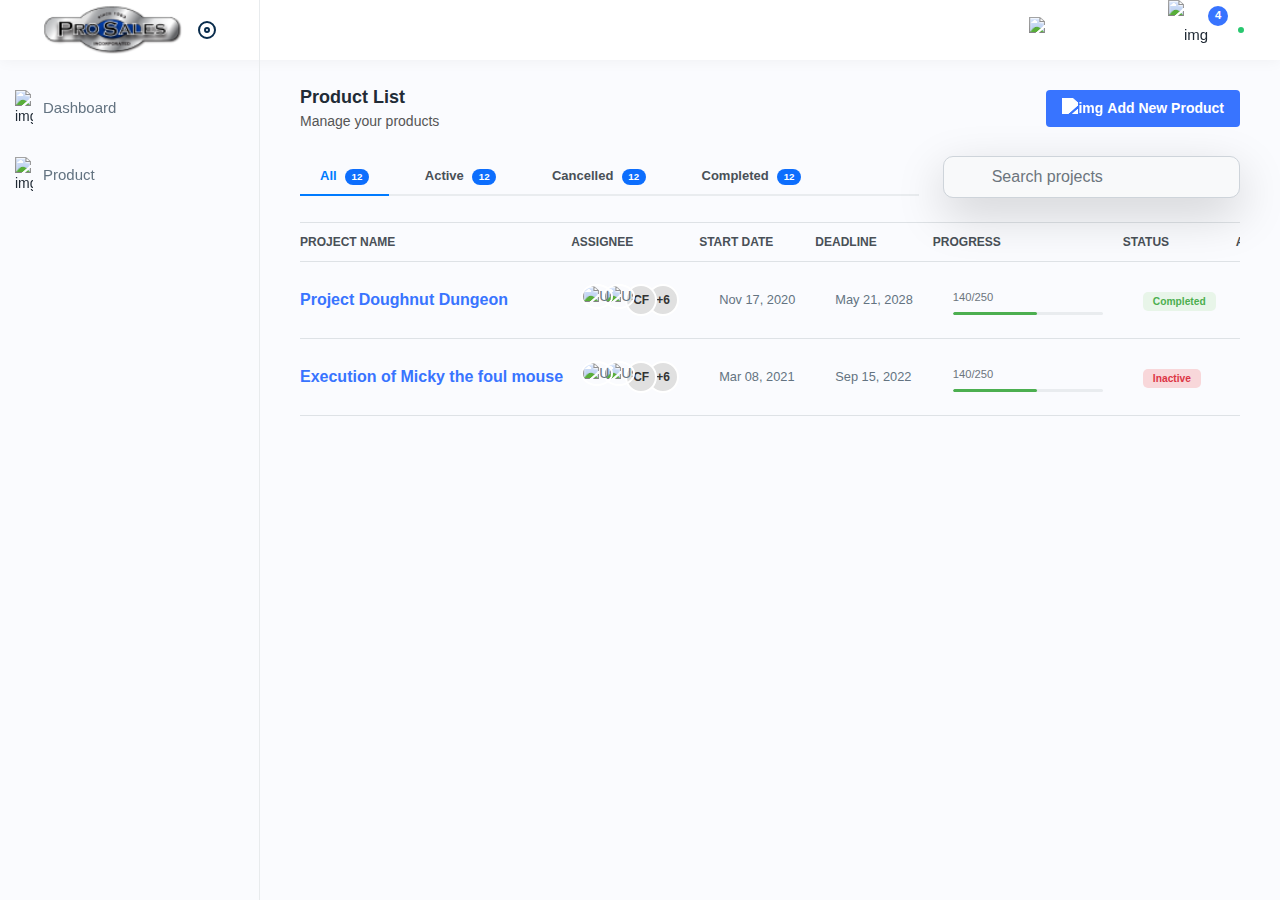
==== projects.html @ 73303dc1 "changes" ====
<!DOCTYPE html>
<html lang="en">

<head>
    <meta charset="utf-8">
    <meta name="viewport" content="width=device-width, initial-scale=1.0, user-scalable=0">
    <meta name="description" content="POS - Bootstrap Admin Template">
    <meta name="keywords"
        content="admin, estimates, bootstrap, business, corporate, creative, invoice, html5, responsive, Projects">
    <meta name="author">
    <meta name="robots" content="noindex, nofollow">
    <title>Prosales</title>

    <link rel="shortcut icon" type="image/x-icon" href="assets/img/favicon.jpg">

    <link rel="stylesheet" href="assets/css/bootstrap.min.css">

    <link rel="stylesheet" href="assets/css/animate.css">

    <link rel="stylesheet" href="assets/plugins/select2/css/select2.min.css">

    <link rel="stylesheet" href="assets/css/dataTables.bootstrap4.min.css">

    <link rel="stylesheet" href="assets/plugins/fontawesome/css/fontawesome.min.css">
    <link rel="stylesheet" href="assets/plugins/fontawesome/css/all.min.css">

    <link rel="stylesheet" href="assets/css/style.css">
    <style>
        .nav-underline {
            border-bottom: 2px solid #e9ecef;
        }
        .nav-underline .nav-link {
            color: #495057;
            font-weight: 500;
            padding: 0.5rem 20px;
            position: relative;
            transition: all 0.3s ease;
        }
        .nav-underline .nav-link::after {
            content: '';
            position: absolute;
            bottom: -2px;
            left: 0;
            width: 100%;
            height: 2px;
            background-color: #007bff;
            transform: scaleX(0);
            transition: transform 0.3s ease;
        }
        .nav-underline .nav-link:hover::after,
        .nav-underline .nav-link.active::after {
            transform: scaleX(1);
        }
        .nav-underline .nav-link:hover,
        .nav-underline .nav-link.active {
            color: #007bff;
        }
        .badge {
            transition: all 0.3s ease;
            margin-left: 5px;
        }
        .nav-link:hover .badge,
        .nav-link.active .badge {
            background-color: #0056b3;
        }
        .search-wrapper {
            position: relative;
        }
        .search-input {
            width: 100%;
            padding: 10px 15px;
            padding-right: 40px;
            border: none;
            border-bottom: 2px solid #e9ecef;
            transition: all 0.3s ease;
        }
        .search-input:focus {
            outline: none;
            border-bottom-color: #007bff;
        }
        .search-icon {
            position: absolute;
            right: 15px;
            top: 50%;
            transform: translateY(-50%);
            color: #6c757d;
        }
    </style>
</head>

<body>
    <!-- <div id="global-loader">
        <div class="whirly-loader"> </div>
    </div> -->

    <div class="main-wrapper">

        <div class="header">

            <div class="header-left active bg">
                <a href="index.html" class="logo">
                    <img src="assets/img/logo.png" alt="">
                </a>
                <a href="index.html" class="logo-small">
                    <img src="assets/img/logo-small.png" alt="">
                </a>
                <a id="toggle_btn" href="javascript:void(0);">
                </a>
            </div>

            <a id="mobile_btn" class="mobile_btn" href="#sidebar">
                <span class="bar-icon">
                    <span></span>
                    <span></span>
                    <span></span>
                </span>
            </a>

            <ul class="nav user-menu">

                <li class="nav-item">
                    <div class="top-nav-search">
                        <a href="javascript:void(0);" class="responsive-search">
                            <i class="fa fa-search"></i>
                        </a>
                        <form action="#">
                            <div class="searchinputs">
                                <input type="text" placeholder="Search Here ...">
                                <div class="search-addon">
                                    <span><img src="assets/img/icons/closes.svg" alt="img"></span>
                                </div>
                            </div>
                            <a class="btn" id="searchdiv"><img src="assets/img/icons/search.svg" alt="img"></a>
                        </form>
                    </div>
                </li>


                <li class="nav-item dropdown has-arrow flag-nav">
                    <a class="nav-link dropdown-toggle" data-bs-toggle="dropdown" href="javascript:void(0);"
                        role="button">
                        <img src="assets/img/flags/us1.png" alt="" height="20">
                    </a>
                    <div class="dropdown-menu dropdown-menu-right">
                        <a href="javascript:void(0);" class="dropdown-item">
                            <img src="assets/img/flags/us.png" alt="" height="16"> English
                        </a>
                        <a href="javascript:void(0);" class="dropdown-item">
                            <img src="assets/img/flags/fr.png" alt="" height="16"> French
                        </a>
                        <a href="javascript:void(0);" class="dropdown-item">
                            <img src="assets/img/flags/es.png" alt="" height="16"> Spanish
                        </a>
                        <a href="javascript:void(0);" class="dropdown-item">
                            <img src="assets/img/flags/de.png" alt="" height="16"> German
                        </a>
                    </div>
                </li>


                <li class="nav-item dropdown">
                    <a href="javascript:void(0);" class="dropdown-toggle nav-link" data-bs-toggle="dropdown">
                        <img src="assets/img/icons/notification-bing.svg" alt="img"> <span
                            class="badge rounded-pill">4</span>
                    </a>
                    <div class="dropdown-menu notifications">
                        <div class="topnav-dropdown-header">
                            <span class="notification-title">Notifications</span>
                            <a href="javascript:void(0)" class="clear-noti"> Clear All </a>
                        </div>
                        <div class="noti-content">
                            <ul class="notification-list">
                                <li class="notification-message">
                                    <a href="activities.html">
                                        <div class="media d-flex">
                                            <span class="avatar flex-shrink-0">
                                                <img alt="" src="assets/img/profiles/avatar-02.jpg">
                                            </span>
                                            <div class="media-body flex-grow-1">
                                                <p class="noti-details"><span class="noti-title">John Doe</span> added
                                                    new task <span class="noti-title">Patient appointment booking</span>
                                                </p>
                                                <p class="noti-time"><span class="notification-time">4 mins ago</span>
                                                </p>
                                            </div>
                                        </div>
                                    </a>
                                </li>
                                <li class="notification-message">
                                    <a href="activities.html">
                                        <div class="media d-flex">
                                            <span class="avatar flex-shrink-0">
                                                <img alt="" src="assets/img/profiles/avatar-03.jpg">
                                            </span>
                                            <div class="media-body flex-grow-1">
                                                <p class="noti-details"><span class="noti-title">Tarah Shropshire</span>
                                                    changed the task name <span class="noti-title">Appointment booking
                                                        with payment gateway</span></p>
                                                <p class="noti-time"><span class="notification-time">6 mins ago</span>
                                                </p>
                                            </div>
                                        </div>
                                    </a>
                                </li>
                                <li class="notification-message">
                                    <a href="activities.html">
                                        <div class="media d-flex">
                                            <span class="avatar flex-shrink-0">
                                                <img alt="" src="assets/img/profiles/avatar-06.jpg">
                                            </span>
                                            <div class="media-body flex-grow-1">
                                                <p class="noti-details"><span class="noti-title">Misty Tison</span>
                                                    added <span class="noti-title">Domenic Houston</span> and <span
                                                        class="noti-title">Claire Mapes</span> to project <span
                                                        class="noti-title">Doctor available module</span></p>
                                                <p class="noti-time"><span class="notification-time">8 mins ago</span>
                                                </p>
                                            </div>
                                        </div>
                                    </a>
                                </li>
                                <li class="notification-message">
                                    <a href="activities.html">
                                        <div class="media d-flex">
                                            <span class="avatar flex-shrink-0">
                                                <img alt="" src="assets/img/profiles/avatar-17.jpg">
                                            </span>
                                            <div class="media-body flex-grow-1">
                                                <p class="noti-details"><span class="noti-title">Rolland Webber</span>
                                                    completed task <span class="noti-title">Patient and Doctor video
                                                        conferencing</span></p>
                                                <p class="noti-time"><span class="notification-time">12 mins ago</span>
                                                </p>
                                            </div>
                                        </div>
                                    </a>
                                </li>
                                <li class="notification-message">
                                    <a href="activities.html">
                                        <div class="media d-flex">
                                            <span class="avatar flex-shrink-0">
                                                <img alt="" src="assets/img/profiles/avatar-13.jpg">
                                            </span>
                                            <div class="media-body flex-grow-1">
                                                <p class="noti-details"><span class="noti-title">Bernardo Galaviz</span>
                                                    added new task <span class="noti-title">Private chat module</span>
                                                </p>
                                                <p class="noti-time"><span class="notification-time">2 days ago</span>
                                                </p>
                                            </div>
                                        </div>
                                    </a>
                                </li>
                            </ul>
                        </div>
                        <div class="topnav-dropdown-footer">
                            <a href="activities.html">View all Notifications</a>
                        </div>
                    </div>
                </li>

                <li class="nav-item dropdown has-arrow main-drop">
                    <a href="javascript:void(0);" class="dropdown-toggle nav-link userset" data-bs-toggle="dropdown">
                        <span class="user-img"><img src="assets/img/profiles/avator1.jpg" alt="">
                            <span class="status online"></span></span>
                    </a>
                    <div class="dropdown-menu menu-drop-user">
                        <div class="profilename">
                            <div class="profileset">
                                <span class="user-img"><img src="assets/img/profiles/avator1.jpg" alt="">
                                    <span class="status online"></span></span>
                                <div class="profilesets">
                                    <h6>John Doe</h6>
                                    <h5>Admin</h5>
                                </div>
                            </div>
                            <hr class="m-0">
                            <a class="dropdown-item" href="profile.html"> <i class="me-2" data-feather="user"></i> My
                                Profile</a>
                            <a class="dropdown-item" href="generalsettings.html"><i class="me-2"
                                    data-feather="settings"></i>Settings</a>
                            <hr class="m-0">
                            <a class="dropdown-item logout pb-0" href="signin.html"><img
                                    src="assets/img/icons/log-out.svg" class="me-2" alt="img">Logout</a>
                        </div>
                    </div>
                </li>
            </ul>


            <div class="dropdown mobile-user-menu">
                <a href="javascript:void(0);" class="nav-link dropdown-toggle" data-bs-toggle="dropdown"
                    aria-expanded="false"><i class="fa fa-ellipsis-v"></i></a>
                <div class="dropdown-menu dropdown-menu-right">
                    <a class="dropdown-item" href="profile.html">My Profile</a>
                    <a class="dropdown-item" href="generalsettings.html">Settings</a>
                    <a class="dropdown-item" href="signin.html">Logout</a>
                </div>
            </div>

        </div>


        <div class="sidebar" id="sidebar">
            <div class="sidebar-inner slimscroll">
                <div id="sidebar-menu" class="sidebar-menu">
                    <ul>
                        <li>
                            <a href="index.html"><img src="assets/img/icons/dashboard.svg" alt="img"><span>
                                    Dashboard</span> </a>
                        </li>
                        <li class="submenu">
                            <a href="javascript:void(0);"><img src="assets/img/icons/product.svg" alt="img"><span>
                                    Product</span> <span class="menu-arrow"></span></a>
                            <ul>
                                <li><a href="projects.html" class="active">Projects</a></li>
                            </ul>
                        </li>
                    </ul>
                </div>
            </div>
        </div>

        <div class="page-wrapper">
            <div class="content">
                <div class="page-header">
                    <div class="page-title">
                        <h4>Product List</h4>
                        <h6>Manage your products</h6>
                    </div>
                    <div class="page-btn">
                        <a href="addproject.html" class="btn btn-added"><img src="assets/img/icons/plus.svg" alt="img"
                                class="me-1">Add New Product</a>
                    </div>
                </div>
                    <div class="container-fluid mt-4">
                        <div class="row align-items-center">
                            <div class="col-lg-8 col-md-7">
                                <nav class="nav nav-underline">
                                    <a class="nav-link active me-3 mb-2 mb-md-0" href="#all" onclick="selectItem(event)" 
                                       style="font-size: 13px; font-weight: 700;">
                                        <span class="link-text">All</span>
                                        <span class="badge rounded-pill bg-primary">12</span>
                                    </a>
                                    <a class="nav-link me-3 mb-2 mb-md-0" href="#active" onclick="selectItem(event)" 
                                       style="font-size: 13px; font-weight: 700;">
                                        <span class="link-text">Active</span>
                                        <span class="badge rounded-pill bg-primary">12</span>
                                    </a>
                                    <a class="nav-link me-3 mb-2 mb-md-0" href="#cancelled" onclick="selectItem(event)" 
                                       style="font-size: 13px; font-weight: 700;">
                                        <span class="link-text">Cancelled</span>
                                        <span class="badge rounded-pill bg-primary">12</span>
                                    </a>
                                    <a class="nav-link me-3 mb-2 mb-md-0" href="#finished" onclick="selectItem(event)" 
                                       style="font-size: 13px; font-weight: 700;">
                                        <span class="link-text">Completed</span>
                                        <span class="badge rounded-pill bg-primary">12</span>
                                    </a>
                                </nav>
                            </div>
                            
                            <div class="col-lg-4 col-md-5">
                                <form>
                                    <div class="position-relative">
                                        <input class="form-control border-1 shadow-lg py-2 ps-5" 
                                               type="search" 
                                               placeholder="Search projects" 
                                               aria-label="Search" 
                                               style="border-radius: 10px; transition: all 0.3s ease; background-color: #f8f9fa;">
                                        <i class="fas fa-search position-absolute top-50 translate-middle-y" 
                                           style="left: 20px; color: #6c757d;"></i>
                                    </div>
                                </form>
                            </div>
                        </div>
                    </div>
                    <div class="table-responsive">
                        <table class="table" style="border-collapse: separate; border-spacing: 0; margin-top: 24px;">
                            <thead>
                                <tr>
                                    <!-- <th style="padding: 15px; font-weight: 600; font-size: 12px; color: #495057; border-top: 1px solid #dee2e6; border-bottom: 1px solid #dee2e6; text-align: center; vertical-align: middle; text-transform: uppercase;">
                                        <label class="checkboxs" style="cursor: pointer; display: inline-flex; align-items: center; justify-content: center;">
                                            <input type="checkbox" id="select-all" style="display: none;">
                                            <span class="checkmarks" style="border: 2px solid #ddd; border-radius: 3px; width: 18px; height: 18px;"></span>
                                        </label>
                                    </th> -->
                                    <th style="padding: 10px 8px 10px 0px; font-weight: bold; font-size: 12px; color: #495057; border-top: 1px solid #dee2e6; border-bottom: 1px solid #dee2e6; text-transform: uppercase;">Project Name</th>
                                    <th style="padding: 10px 8px 10px 0px; font-weight: bold; font-size: 12px; color: #495057; border-top: 1px solid #dee2e6; border-bottom: 1px solid #dee2e6; text-transform: uppercase;">Assignee</th>
                                    <th style="padding: 10px 8px 10px 0px; font-weight: bold; font-size: 12px; color: #495057; border-top: 1px solid #dee2e6; border-bottom: 1px solid #dee2e6; text-transform: uppercase;">Start Date</th>
                                    <th style="padding: 10px 8px 10px 0px; font-weight: bold; font-size: 12px; color: #495057; border-top: 1px solid #dee2e6; border-bottom: 1px solid #dee2e6; text-transform: uppercase;">Deadline</th>
                                    <th style="padding: 10px 8px 10px 0px; font-weight: bold; font-size: 12px; color: #495057; border-top: 1px solid #dee2e6; border-bottom: 1px solid #dee2e6; text-transform: uppercase;">Progress</th>
                                    <th style="padding: 10px 8px 10px 0px; font-weight: bold; font-size: 12px; color: #495057; border-top: 1px solid #dee2e6; border-bottom: 1px solid #dee2e6; text-transform: uppercase;">Status</th>
                                    <th style="padding: 10px 8px 10px 0px; font-weight: bold; font-size: 12px; color: #495057; border-top: 1px solid #dee2e6; border-bottom: 1px solid #dee2e6; text-transform: uppercase;">Action</th>
                                </tr>                                    
                            </thead>
                            <tbody>
                                <tr style="transition: all 0.3s ease;">
                                    <!-- <td style="padding: 20px; border-bottom: 1px solid #dee2e6; text-align: center; vertical-align: middle;">
                                        <label class="checkboxs" style="cursor: pointer; display: inline-flex; align-items: center; justify-content: center;">
                                            <input type="checkbox" style="display: none;">
                                            <span class="checkmarks" style="border: 2px solid #ddd; border-radius: 3px; width: 18px; height: 18px;"></span>
                                        </label>
                                    </td>-->
                                    <td style="padding: 24px 8px 24px 0px; border-bottom: 1px solid #dee2e6;">
                                        <a href="Tasks.html" id="projectLink" style="font-size: 16px; font-weight: 700; color: #3874ff; text-decoration: none;" 
                                           onmouseover="this.style.textDecoration='underline'; this.style.color='#2851a3';"
                                           onmouseout="this.style.textDecoration='none'; this.style.color='#3874ff';">
                                            Project Doughnut Dungeon
                                        </a>
                                    </td>
                                    <td style="padding: 20px; border-bottom: 1px solid #dee2e6;">
                                        <div style="display: flex;">
                                            <div style="width: 32px; height: 32px; margin-left: -10px; position: relative; z-index: 3;">
                                                <img style="width: 100%; height: 100%; border-radius: 50%; border: 2px solid white; object-fit: cover;" alt="User Image" src="assets/img/profiles/avatar-03.jpg">
                                            </div>
                                            <div style="width: 32px; height: 32px; margin-left: -10px; position: relative; z-index: 2;">
                                                <img style="width: 100%; height: 100%; border-radius: 50%; border: 2px solid white; object-fit: cover;" alt="User Image" src="assets/img/profiles/avatar-04.jpg">
                                            </div>
                                            <div style="width: 32px; height: 32px; margin-left: -10px; position: relative; z-index: 1;">
                                                <span style="display: flex; width: 100%; height: 100%; border-radius: 50%; border: 2px solid white; background-color: #e0e0e0; color: #333; font-size: 12px; font-weight: bold; align-items: center; justify-content: center;">CF</span>
                                            </div>
                                            <div style="width: 32px; height: 32px; margin-left: -10px; position: relative; z-index: 0;">
                                                <span style="display: flex; width: 100%; height: 100%; border-radius: 50%; border: 2px solid white; background-color: #e0e0e0; color: #333; font-size: 12px; font-weight: bold; align-items: center; justify-content: center;">+6</span>
                                            </div>
                                        </div>
                                    </td>
                                    <td style="padding: 20px; font-weight: 400; border-bottom: 1px solid #dee2e6; font-size: 12.8px;">Nov 17, 2020</td>
                                    <td style="padding: 20px; font-weight: 400; border-bottom: 1px solid #dee2e6; font-size: 12.8px;">May 21, 2028</td>
                                    <td style="padding: 20px; border-bottom: 1px solid #dee2e6; font-weight: 700;">
                                        <div class="progress-container" style="width: 150px;">
                                            <div class="progress-info" style="margin-bottom: 5px;">
                                                <small class="text-muted" style="font-size: 0.7rem; font-weight: 400;">140/250</small>
                                            </div>
                                            <div class="progress" style="height: 3px; background-color: #e9ecef; border-radius: 3px;">
                                                <div class="progress-bar" role="progressbar" style="width: 56%; background-color: #4caf50; border-radius: 3px;" aria-valuenow="56" aria-valuemin="0" aria-valuemax="100"></div>
                                            </div>
                                        </div>
                                    </td>
                                    <td style="padding: 20px; border-bottom: 1px solid #dee2e6;">
                                        <span class="status-badge" data-status="Completed">Completed</span>
                                    </td>
                                    <td style="padding: 20px; border-bottom: 1px solid #dee2e6;">
                                        <a class="me-3" href="addproject.html" style="display: inline-flex; align-items: center; justify-content: center; width: 36px; height: 36px; border-radius: 50%; background-color: #f8f9fa; border: 1px solid #e9ecef; text-decoration: none; transition: all 0.3s ease;">
                                            <img src="assets/img/icons/edit.svg" alt="Edit" style="width: 16px; height: 16px;">
                                        </a>
                                        <a class="confirm-text" href="javascript:void(0);" style="display: inline-flex; align-items: center; justify-content: center; width: 36px; height: 36px; border-radius: 50%; background-color: #f8f9fa; border: 1px solid #e9ecef; text-decoration: none; transition: all 0.3s ease;">
                                            <img src="assets/img/icons/delete.svg" alt="Delete" style="width: 16px; height: 16px;">
                                        </a>
                                    </td>
                                </tr>
                                <tr style="transition: all 0.3s ease;">
                                    <!-- <td style="padding: 20px; border-bottom: 1px solid #dee2e6; text-align: center; vertical-align: middle;">
                                        <label class="checkboxs" style="cursor: pointer; display: inline-flex; align-items: center; justify-content: center;">
                                            <input type="checkbox" style="display: none;">
                                            <span class="checkmarks" style="border: 2px solid #ddd; border-radius: 3px; width: 18px; height: 18px;"></span>
                                        </label>
                                    </td>                                         -->
                                    <td style="padding: 10px 8px 10px 0px; border-bottom: 1px solid #dee2e6;">
                                        <a href="Tasks.html" id="projectLink" style="font-size: 16px; font-weight: 700; color: #3874ff; text-decoration: none;" 
                                           onmouseover="this.style.textDecoration='underline'; this.style.color='#2851a3';"
                                           onmouseout="this.style.textDecoration='none'; this.style.color='#3874ff';">
                                            Execution of Micky the foul mouse
                                        </a>
                                    </td>
                                    <td style="padding: 20px; border-bottom: 1px solid #dee2e6;">
                                        <div style="display: flex;">
                                            <div style="width: 32px; height: 32px; margin-left: -10px; position: relative; z-index: 3;">
                                                <img style="width: 100%; height: 100%; border-radius: 50%; border: 2px solid white; object-fit: cover;" alt="User Image" src="assets/img/profiles/avatar-03.jpg">
                                            </div>
                                            <div style="width: 32px; height: 32px; margin-left: -10px; position: relative; z-index: 2;">
                                                <img style="width: 100%; height: 100%; border-radius: 50%; border: 2px solid white; object-fit: cover;" alt="User Image" src="assets/img/profiles/avatar-04.jpg">
                                            </div>
                                            <div style="width: 32px; height: 32px; margin-left: -10px; position: relative; z-index: 1;">
                                                <span style="display: flex; width: 100%; height: 100%; border-radius: 50%; border: 2px solid white; background-color: #e0e0e0; color: #333; font-size: 12px; font-weight: bold; align-items: center; justify-content: center;">CF</span>
                                            </div>
                                            <div style="width: 32px; height: 32px; margin-left: -10px; position: relative; z-index: 0;">
                                                <span style="display: flex; width: 100%; height: 100%; border-radius: 50%; border: 2px solid white; background-color: #e0e0e0; color: #333; font-size: 12px; font-weight: bold; align-items: center; justify-content: center;">+6</span>
                                            </div>
                                        </div>
                                    </td>
                                    <td style="padding: 20px; border-bottom: 1px solid #dee2e6; font-size: 12.8px;">Mar 08, 2021</td>
                                    <td style="padding: 20px; border-bottom: 1px solid #dee2e6; font-size: 12.8px;">Sep 15, 2022</td>
                                    <td style="padding: 20px; border-bottom: 1px solid #dee2e6; font-weight: 700;">
                                        <div class="progress-container" style="width: 150px;">
                                            <div class="progress-info" style="margin-bottom: 5px;">
                                                <small class="text-muted" style="font-size: 0.7rem; font-weight: 400;">140/250</small>
                                            </div>
                                            <div class="progress" style="height: 3px; background-color: #e9ecef; border-radius: 3px;">
                                                <div class="progress-bar" role="progressbar" style="width: 56%; background-color: #4caf50; border-radius: 3px;" aria-valuenow="56" aria-valuemin="0" aria-valuemax="100"></div>
                                            </div>
                                        </div>
                                    </td>
                                    <td style="padding: 20px; border-bottom: 1px solid #dee2e6;">
                                        <span class="status-badge" data-status="Inactive">Inactive</span>
                                    </td>
                                    <!-- <td style="padding: 20px; border-bottom: 1px solid #dee2e6;">
                                        <span class="status-badge" data-status="In Progress">In Progress</span>
                                    </td>                                   -->
                                    <td style="padding: 20px; border-bottom: 1px solid #dee2e6;">
                                        <a class="me-3" href="addproject.html" style="display: inline-flex; align-items: center; justify-content: center; width: 36px; height: 36px; border-radius: 50%; background-color: #f8f9fa; border: 1px solid #e9ecef; text-decoration: none; transition: all 0.3s ease;">
                                            <img src="assets/img/icons/edit.svg" alt="Edit" style="width: 16px; height: 16px;">
                                        </a>
                                        <a class="confirm-text" href="javascript:void(0);" style="display: inline-flex; align-items: center; justify-content: center; width: 36px; height: 36px; border-radius: 50%; background-color: #f8f9fa; border: 1px solid #e9ecef; text-decoration: none; transition: all 0.3s ease;">
                                            <img src="assets/img/icons/delete.svg" alt="Delete" style="width: 16px; height: 16px;">
                                        </a>
                                    </td>
                                </tr>
                            </tbody>
                        </table>
                    </div>
                    </div>
                </div>

            </div>
        </div>
    </div>
        
    <script>
        function selectItem(event) {
            event.preventDefault();
            
            document.querySelectorAll('.nav-link').forEach(link => {
                link.classList.remove('active');
            });
            
            event.currentTarget.classList.add('active');
        }
    
        document.addEventListener('DOMContentLoaded', function () {
            document.querySelectorAll('.nav-link').forEach(link => {
                link.addEventListener('click', selectItem);
            });
        });

        const statusBadges = document.querySelectorAll('.status-badge');

        statusBadges.forEach((badge) => {
            const status = badge.dataset.status;
            let bgColor, textColor, padding, borderRadius;

            switch (status) {
                case 'Completed':
                    bgColor = '#e8f5e9';
                    textColor = '#4caf50';
                    padding = '4px 10px';
                    borderRadius = '5px';
                    break;
                case 'Inactive':
                    bgColor = '#f8d7da';
                    textColor = '#dc3545';
                    padding = '4px 10px';
                    borderRadius = '5px';
                    break;
                case 'In Progress':
                    bgColor = '#e3f2fd';
                    textColor = '#1e88e5';
                    padding = '4px 10px';
                    borderRadius = '5px';
                    break;
                default:
                    bgColor = '#e9ecef';
                    textColor = '#495057';
                    padding = '4px 10px';
                    borderRadius = '5px';
            }

            badge.style.backgroundColor = bgColor;
            badge.style.color = textColor;
            badge.style.padding = padding;
            badge.style.borderRadius = borderRadius;
            badge.style.fontSize = '10.24px';
            badge.style.fontWeight = '600';
        });
    </script>

    <script src="assets/js/jquery-3.6.0.min.js"></script>

    <script src="assets/js/feather.min.js"></script>

    <script src="assets/js/jquery.slimscroll.min.js"></script>

    <script src="assets/js/jquery.dataTables.min.js"></script>
    <script src="assets/js/dataTables.bootstrap4.min.js"></script>

    <script src="assets/js/bootstrap.bundle.min.js"></script>

    <script src="assets/plugins/select2/js/select2.min.js"></script>

    <script src="assets/plugins/sweetalert/sweetalert2.all.min.js"></script>
    <script src="assets/plugins/sweetalert/sweetalerts.min.js"></script>

    <script src="assets/js/script.js"></script>
</body>

</html>
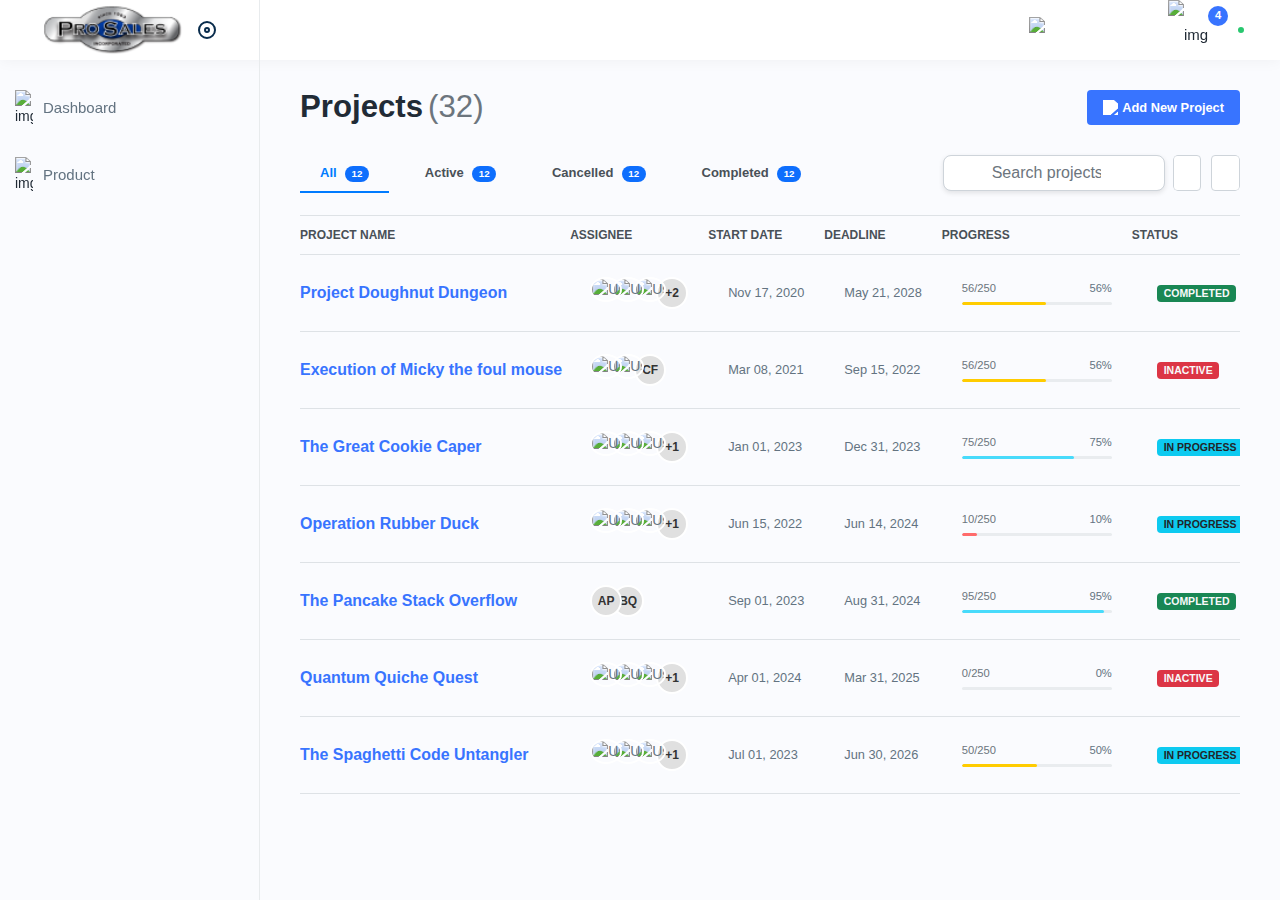
==== commit a3d0fd31: "Task page setup completed" ====
--- a/projects.html
+++ b/projects.html
@@ -26,9 +26,6 @@
 
     <link rel="stylesheet" href="assets/css/style.css">
     <style>
-        .nav-underline {
-            border-bottom: 2px solid #e9ecef;
-        }
         .nav-underline .nav-link {
             color: #495057;
             font-weight: 500;
@@ -84,6 +81,81 @@
             top: 50%;
             transform: translateY(-50%);
             color: #6c757d;
+        }
+        .btn-outline-primary.active {
+            background-color: #007bff;
+            color: white;
+        }
+        @media (max-width: 767px) {
+            .container-fluid .row > div {
+                margin-bottom: 15px;
+            }
+            .d-flex.flex-wrap {
+                justify-content: center !important;
+            }
+            form {
+                width: 100%;
+                margin-bottom: 10px;
+            }
+            .btn-group {
+                margin-left: auto;
+            }
+        }
+
+        /* card view */
+        .project-status-badge {
+            display: inline-block;
+            padding: 2px 8px;
+            border-radius: 3px;
+            font-size: 12px;
+            font-weight: 600;
+            text-transform: uppercase;
+            margin-bottom: 8px;
+        }
+
+        .card-title {
+            font-size: 14px;
+            font-weight: 600;
+            color: var(--text-primary);
+            margin-bottom: 8px;
+        }
+
+        .text-success {
+            color: #36b37e;
+            font-size: 12px;
+            font-weight: 600;
+        }
+
+        .progress-container1 {
+            margin-bottom: 15px;
+        }
+
+        .progress-labels {
+            display: flex;
+            justify-content: space-between;
+            margin-bottom: 5px;
+        }
+
+        .progress-text, .progress-percentage {
+            font-size: 14px;
+            font-weight: 600;
+            color: var(--text-primary);
+        }
+
+        .progress {
+            height: 6px !important;
+            background-color: #e0e0e0;
+            border-radius: 3px;
+            overflow: hidden;
+        }
+
+        .progress-bar {
+            transition: width 0.6s ease;
+        }
+
+        .task-link:hover .card-title {
+            text-decoration: underline;
+            color: #3874ff !important;
         }
     </style>
 </head>
@@ -321,18 +393,22 @@
             </div>
         </div>
 
-        <div class="page-wrapper">
-            <div class="content">
-                <div class="page-header">
-                    <div class="page-title">
-                        <h4>Product List</h4>
-                        <h6>Manage your products</h6>
+            <div class="page-wrapper">
+                <div class="content">
+                    <div class="page-header">
+                        <div class="page-title">
+                            <h4>
+                                <span style="font-size: 31.20947px; font-weight: 900;">Projects</span> 
+                                <span style="font-size: 31.20947px; font-weight: 400; color: #6c757d;">(32)</span>
+                            </h4>
+                        </div> 
+                        <div class="page-btn">
+                            <a href="addproject.html" class="btn btn-added" style="font-size: 12.8px;">
+                                <img src="assets/img/icons/plus.svg" alt="img" class="me-1" style="width: 1.2em; height: 1.2em;">
+                                Add New Project
+                            </a>
+                        </div>                                    
                     </div>
-                    <div class="page-btn">
-                        <a href="addproject.html" class="btn btn-added"><img src="assets/img/icons/plus.svg" alt="img"
-                                class="me-1">Add New Product</a>
-                    </div>
-                </div>
                     <div class="container-fluid mt-4">
                         <div class="row align-items-center">
                             <div class="col-lg-8 col-md-7">
@@ -359,155 +435,63 @@
                                     </a>
                                 </nav>
                             </div>
+                            <div class="col-lg-4 col-md-5">
+                                <div class="d-flex gap-2 justify-content-md-end justify-content-start">
+                                    <!-- Search Form -->
+                                    <form style="width: 100%; max-width: 300px;">
+                                        <div class="position-relative">
+                                            <input class="form-control border-1 py-2 px-5" type="search" placeholder="Search projects"
+                                                aria-label="Search"
+                                                style="border-radius: 0.5rem; transition: all 0.3s ease; background-color: white; box-shadow: 0 2px 5px rgba(0,0,0,0.1); height: 36px; border: 1px solid #ced4da;">
+                                            <i class="fas fa-search position-absolute top-50 translate-middle-y"
+                                                style="left: 15px; color: #6c757d;"></i>
+                                        </div>
+                                    </form>
                             
-                            <div class="col-lg-4 col-md-5">
-                                <form>
-                                    <div class="position-relative">
-                                        <input class="form-control border-1 shadow-lg py-2 ps-5" 
-                                               type="search" 
-                                               placeholder="Search projects" 
-                                               aria-label="Search" 
-                                               style="border-radius: 10px; transition: all 0.3s ease; background-color: #f8f9fa;">
-                                        <i class="fas fa-search position-absolute top-50 translate-middle-y" 
-                                           style="left: 20px; color: #6c757d;"></i>
+                                    <!-- View Buttons -->
+                                    <div class="btn-container"
+                                        style="display: flex; gap: 10px; border-radius: 5px; overflow: hidden;">
+                                        <button id="listView" type="button" class="btn"
+                                            style="background-color: white; border: 1px solid #ced4da; width: 40px; height: 36px; padding-right: 10px; padding-left: 10px; display: flex; align-items: center; justify-content: center; transition: all 0.3s ease;">
+                                            <i class="fas fa-list" id="listViewIcon" style="font-size: 14px; color: black;"></i>
+                                        </button>
+                                        <button id="gridView" type="button" class="btn"
+                                            style="background-color: white; border: 1px solid #ced4da; width: 40px; height: 36px; padding-right: 10px; padding-left: 10px; display: flex; align-items: center; justify-content: center; transition: all 0.3s ease;">
+                                            <i class="fas fa-th-large" id="gridViewIcon" style="font-size: 14px; color: black;"></i>
+                                        </button>
                                     </div>
-                                </form>
-                            </div>
+                                </div>
+                            </div>
+                            
                         </div>
                     </div>
-                    <div class="table-responsive">
-                        <table class="table" style="border-collapse: separate; border-spacing: 0; margin-top: 24px;">
-                            <thead>
-                                <tr>
-                                    <!-- <th style="padding: 15px; font-weight: 600; font-size: 12px; color: #495057; border-top: 1px solid #dee2e6; border-bottom: 1px solid #dee2e6; text-align: center; vertical-align: middle; text-transform: uppercase;">
-                                        <label class="checkboxs" style="cursor: pointer; display: inline-flex; align-items: center; justify-content: center;">
-                                            <input type="checkbox" id="select-all" style="display: none;">
-                                            <span class="checkmarks" style="border: 2px solid #ddd; border-radius: 3px; width: 18px; height: 18px;"></span>
-                                        </label>
-                                    </th> -->
-                                    <th style="padding: 10px 8px 10px 0px; font-weight: bold; font-size: 12px; color: #495057; border-top: 1px solid #dee2e6; border-bottom: 1px solid #dee2e6; text-transform: uppercase;">Project Name</th>
-                                    <th style="padding: 10px 8px 10px 0px; font-weight: bold; font-size: 12px; color: #495057; border-top: 1px solid #dee2e6; border-bottom: 1px solid #dee2e6; text-transform: uppercase;">Assignee</th>
-                                    <th style="padding: 10px 8px 10px 0px; font-weight: bold; font-size: 12px; color: #495057; border-top: 1px solid #dee2e6; border-bottom: 1px solid #dee2e6; text-transform: uppercase;">Start Date</th>
-                                    <th style="padding: 10px 8px 10px 0px; font-weight: bold; font-size: 12px; color: #495057; border-top: 1px solid #dee2e6; border-bottom: 1px solid #dee2e6; text-transform: uppercase;">Deadline</th>
-                                    <th style="padding: 10px 8px 10px 0px; font-weight: bold; font-size: 12px; color: #495057; border-top: 1px solid #dee2e6; border-bottom: 1px solid #dee2e6; text-transform: uppercase;">Progress</th>
-                                    <th style="padding: 10px 8px 10px 0px; font-weight: bold; font-size: 12px; color: #495057; border-top: 1px solid #dee2e6; border-bottom: 1px solid #dee2e6; text-transform: uppercase;">Status</th>
-                                    <th style="padding: 10px 8px 10px 0px; font-weight: bold; font-size: 12px; color: #495057; border-top: 1px solid #dee2e6; border-bottom: 1px solid #dee2e6; text-transform: uppercase;">Action</th>
-                                </tr>                                    
-                            </thead>
-                            <tbody>
-                                <tr style="transition: all 0.3s ease;">
-                                    <!-- <td style="padding: 20px; border-bottom: 1px solid #dee2e6; text-align: center; vertical-align: middle;">
-                                        <label class="checkboxs" style="cursor: pointer; display: inline-flex; align-items: center; justify-content: center;">
-                                            <input type="checkbox" style="display: none;">
-                                            <span class="checkmarks" style="border: 2px solid #ddd; border-radius: 3px; width: 18px; height: 18px;"></span>
-                                        </label>
-                                    </td>-->
-                                    <td style="padding: 24px 8px 24px 0px; border-bottom: 1px solid #dee2e6;">
-                                        <a href="Tasks.html" id="projectLink" style="font-size: 16px; font-weight: 700; color: #3874ff; text-decoration: none;" 
-                                           onmouseover="this.style.textDecoration='underline'; this.style.color='#2851a3';"
-                                           onmouseout="this.style.textDecoration='none'; this.style.color='#3874ff';">
-                                            Project Doughnut Dungeon
-                                        </a>
-                                    </td>
-                                    <td style="padding: 20px; border-bottom: 1px solid #dee2e6;">
-                                        <div style="display: flex;">
-                                            <div style="width: 32px; height: 32px; margin-left: -10px; position: relative; z-index: 3;">
-                                                <img style="width: 100%; height: 100%; border-radius: 50%; border: 2px solid white; object-fit: cover;" alt="User Image" src="assets/img/profiles/avatar-03.jpg">
-                                            </div>
-                                            <div style="width: 32px; height: 32px; margin-left: -10px; position: relative; z-index: 2;">
-                                                <img style="width: 100%; height: 100%; border-radius: 50%; border: 2px solid white; object-fit: cover;" alt="User Image" src="assets/img/profiles/avatar-04.jpg">
-                                            </div>
-                                            <div style="width: 32px; height: 32px; margin-left: -10px; position: relative; z-index: 1;">
-                                                <span style="display: flex; width: 100%; height: 100%; border-radius: 50%; border: 2px solid white; background-color: #e0e0e0; color: #333; font-size: 12px; font-weight: bold; align-items: center; justify-content: center;">CF</span>
-                                            </div>
-                                            <div style="width: 32px; height: 32px; margin-left: -10px; position: relative; z-index: 0;">
-                                                <span style="display: flex; width: 100%; height: 100%; border-radius: 50%; border: 2px solid white; background-color: #e0e0e0; color: #333; font-size: 12px; font-weight: bold; align-items: center; justify-content: center;">+6</span>
-                                            </div>
-                                        </div>
-                                    </td>
-                                    <td style="padding: 20px; font-weight: 400; border-bottom: 1px solid #dee2e6; font-size: 12.8px;">Nov 17, 2020</td>
-                                    <td style="padding: 20px; font-weight: 400; border-bottom: 1px solid #dee2e6; font-size: 12.8px;">May 21, 2028</td>
-                                    <td style="padding: 20px; border-bottom: 1px solid #dee2e6; font-weight: 700;">
-                                        <div class="progress-container" style="width: 150px;">
-                                            <div class="progress-info" style="margin-bottom: 5px;">
-                                                <small class="text-muted" style="font-size: 0.7rem; font-weight: 400;">140/250</small>
-                                            </div>
-                                            <div class="progress" style="height: 3px; background-color: #e9ecef; border-radius: 3px;">
-                                                <div class="progress-bar" role="progressbar" style="width: 56%; background-color: #4caf50; border-radius: 3px;" aria-valuenow="56" aria-valuemin="0" aria-valuemax="100"></div>
-                                            </div>
-                                        </div>
-                                    </td>
-                                    <td style="padding: 20px; border-bottom: 1px solid #dee2e6;">
-                                        <span class="status-badge" data-status="Completed">Completed</span>
-                                    </td>
-                                    <td style="padding: 20px; border-bottom: 1px solid #dee2e6;">
-                                        <a class="me-3" href="addproject.html" style="display: inline-flex; align-items: center; justify-content: center; width: 36px; height: 36px; border-radius: 50%; background-color: #f8f9fa; border: 1px solid #e9ecef; text-decoration: none; transition: all 0.3s ease;">
-                                            <img src="assets/img/icons/edit.svg" alt="Edit" style="width: 16px; height: 16px;">
-                                        </a>
-                                        <a class="confirm-text" href="javascript:void(0);" style="display: inline-flex; align-items: center; justify-content: center; width: 36px; height: 36px; border-radius: 50%; background-color: #f8f9fa; border: 1px solid #e9ecef; text-decoration: none; transition: all 0.3s ease;">
-                                            <img src="assets/img/icons/delete.svg" alt="Delete" style="width: 16px; height: 16px;">
-                                        </a>
-                                    </td>
-                                </tr>
-                                <tr style="transition: all 0.3s ease;">
-                                    <!-- <td style="padding: 20px; border-bottom: 1px solid #dee2e6; text-align: center; vertical-align: middle;">
-                                        <label class="checkboxs" style="cursor: pointer; display: inline-flex; align-items: center; justify-content: center;">
-                                            <input type="checkbox" style="display: none;">
-                                            <span class="checkmarks" style="border: 2px solid #ddd; border-radius: 3px; width: 18px; height: 18px;"></span>
-                                        </label>
-                                    </td>                                         -->
-                                    <td style="padding: 10px 8px 10px 0px; border-bottom: 1px solid #dee2e6;">
-                                        <a href="Tasks.html" id="projectLink" style="font-size: 16px; font-weight: 700; color: #3874ff; text-decoration: none;" 
-                                           onmouseover="this.style.textDecoration='underline'; this.style.color='#2851a3';"
-                                           onmouseout="this.style.textDecoration='none'; this.style.color='#3874ff';">
-                                            Execution of Micky the foul mouse
-                                        </a>
-                                    </td>
-                                    <td style="padding: 20px; border-bottom: 1px solid #dee2e6;">
-                                        <div style="display: flex;">
-                                            <div style="width: 32px; height: 32px; margin-left: -10px; position: relative; z-index: 3;">
-                                                <img style="width: 100%; height: 100%; border-radius: 50%; border: 2px solid white; object-fit: cover;" alt="User Image" src="assets/img/profiles/avatar-03.jpg">
-                                            </div>
-                                            <div style="width: 32px; height: 32px; margin-left: -10px; position: relative; z-index: 2;">
-                                                <img style="width: 100%; height: 100%; border-radius: 50%; border: 2px solid white; object-fit: cover;" alt="User Image" src="assets/img/profiles/avatar-04.jpg">
-                                            </div>
-                                            <div style="width: 32px; height: 32px; margin-left: -10px; position: relative; z-index: 1;">
-                                                <span style="display: flex; width: 100%; height: 100%; border-radius: 50%; border: 2px solid white; background-color: #e0e0e0; color: #333; font-size: 12px; font-weight: bold; align-items: center; justify-content: center;">CF</span>
-                                            </div>
-                                            <div style="width: 32px; height: 32px; margin-left: -10px; position: relative; z-index: 0;">
-                                                <span style="display: flex; width: 100%; height: 100%; border-radius: 50%; border: 2px solid white; background-color: #e0e0e0; color: #333; font-size: 12px; font-weight: bold; align-items: center; justify-content: center;">+6</span>
-                                            </div>
-                                        </div>
-                                    </td>
-                                    <td style="padding: 20px; border-bottom: 1px solid #dee2e6; font-size: 12.8px;">Mar 08, 2021</td>
-                                    <td style="padding: 20px; border-bottom: 1px solid #dee2e6; font-size: 12.8px;">Sep 15, 2022</td>
-                                    <td style="padding: 20px; border-bottom: 1px solid #dee2e6; font-weight: 700;">
-                                        <div class="progress-container" style="width: 150px;">
-                                            <div class="progress-info" style="margin-bottom: 5px;">
-                                                <small class="text-muted" style="font-size: 0.7rem; font-weight: 400;">140/250</small>
-                                            </div>
-                                            <div class="progress" style="height: 3px; background-color: #e9ecef; border-radius: 3px;">
-                                                <div class="progress-bar" role="progressbar" style="width: 56%; background-color: #4caf50; border-radius: 3px;" aria-valuenow="56" aria-valuemin="0" aria-valuemax="100"></div>
-                                            </div>
-                                        </div>
-                                    </td>
-                                    <td style="padding: 20px; border-bottom: 1px solid #dee2e6;">
-                                        <span class="status-badge" data-status="Inactive">Inactive</span>
-                                    </td>
-                                    <!-- <td style="padding: 20px; border-bottom: 1px solid #dee2e6;">
-                                        <span class="status-badge" data-status="In Progress">In Progress</span>
-                                    </td>                                   -->
-                                    <td style="padding: 20px; border-bottom: 1px solid #dee2e6;">
-                                        <a class="me-3" href="addproject.html" style="display: inline-flex; align-items: center; justify-content: center; width: 36px; height: 36px; border-radius: 50%; background-color: #f8f9fa; border: 1px solid #e9ecef; text-decoration: none; transition: all 0.3s ease;">
-                                            <img src="assets/img/icons/edit.svg" alt="Edit" style="width: 16px; height: 16px;">
-                                        </a>
-                                        <a class="confirm-text" href="javascript:void(0);" style="display: inline-flex; align-items: center; justify-content: center; width: 36px; height: 36px; border-radius: 50%; background-color: #f8f9fa; border: 1px solid #e9ecef; text-decoration: none; transition: all 0.3s ease;">
-                                            <img src="assets/img/icons/delete.svg" alt="Delete" style="width: 16px; height: 16px;">
-                                        </a>
-                                    </td>
-                                </tr>
-                            </tbody>
-                        </table>
+                    <div id="listContainer">
+                        <div class="table-responsive" >
+                            <table class="table" style="border-collapse: separate; border-spacing: 0; margin-top: 24px;">
+                                <thead>
+                                    <tr>
+                                        <th style="padding: 10px 8px 10px 0px; font-weight: bold; font-size: 12px; color: #495057; border-top: 1px solid #dee2e6; border-bottom: 1px solid #dee2e6; text-transform: uppercase;">Project Name</th>
+                                        <th style="padding: 10px 8px 10px 0px; font-weight: bold; font-size: 12px; color: #495057; border-top: 1px solid #dee2e6; border-bottom: 1px solid #dee2e6; text-transform: uppercase;">Assignee</th>
+                                        <th style="padding: 10px 8px 10px 0px; font-weight: bold; font-size: 12px; color: #495057; border-top: 1px solid #dee2e6; border-bottom: 1px solid #dee2e6; text-transform: uppercase;">Start Date</th>
+                                        <th style="padding: 10px 8px 10px 0px; font-weight: bold; font-size: 12px; color: #495057; border-top: 1px solid #dee2e6; border-bottom: 1px solid #dee2e6; text-transform: uppercase;">Deadline</th>
+                                        <th style="padding: 10px 8px 10px 0px; font-weight: bold; font-size: 12px; color: #495057; border-top: 1px solid #dee2e6; border-bottom: 1px solid #dee2e6; text-transform: uppercase;">Progress</th>
+                                        <th style="padding: 10px 8px 10px 0px; font-weight: bold; font-size: 12px; color: #495057; border-top: 1px solid #dee2e6; border-bottom: 1px solid #dee2e6; text-transform: uppercase;">Status</th>
+                                        <th style="padding: 10px 8px 10px 0px; font-weight: bold; font-size: 12px; color: #495057; border-top: 1px solid #dee2e6; border-bottom: 1px solid #dee2e6; text-transform: uppercase;">Action</th>
+                                    </tr>
+                                </thead>
+                                <tbody>
+                                    <!-- This will be populated dynamically -->
+                                </tbody>
+                            </table>
+                        </div>
+                    </div>
+
+                    <div id="gridContainer" class="row" style="display: none;">
+                        <div class="mt-5">
+                            <div id="projectCards" class="row">
+                                <!-- Project cards will be inserted here dynamically -->
+                            </div>
+                        </div>
                     </div>
                     </div>
                 </div>
@@ -532,46 +516,474 @@
                 link.addEventListener('click', selectItem);
             });
         });
-
-        const statusBadges = document.querySelectorAll('.status-badge');
-
+    </script>
+
+    <!-- table -->
+    <script>
+        const projectsData = [
+            {
+                name: "Project Doughnut Dungeon",
+                assignees: [
+                    { img: "https://i.pravatar.cc/150?img=1" },
+                    { img: "https://i.pravatar.cc/150?img=2" },
+                    { img: "https://i.pravatar.cc/150?img=3" },
+                    { img: "https://i.pravatar.cc/150?img=4" },
+                    { initials: "CF" }
+                ],
+                additionalAssignees: 6,
+                startDate: "Nov 17, 2020",
+                deadline: "May 21, 2028",
+                progress: 56,
+                status: "Completed"
+            },
+            {
+                name: "Execution of Micky the foul mouse",
+                assignees: [
+                    { img: "assets/img/profiles/avatar-03.jpg" },
+                    { img: "assets/img/profiles/avatar-04.jpg" },
+                    { initials: "CF" }
+                ],
+                additionalAssignees: 6,
+                startDate: "Mar 08, 2021",
+                deadline: "Sep 15, 2022",
+                progress: 56,
+                status: "Inactive"
+            },
+            {
+                name: "The Great Cookie Caper",
+                assignees: [
+                { img: "https://i.pravatar.cc/150?img=1" },
+                    { img: "https://i.pravatar.cc/150?img=2" },
+                    { img: "https://i.pravatar.cc/150?img=3" },
+                    { img: "https://i.pravatar.cc/150?img=4" },
+                ],
+                additionalAssignees: 3,
+                startDate: "Jan 01, 2023",
+                deadline: "Dec 31, 2023",
+                progress: 75,
+                status: "In Progress"
+            },
+            {
+                name: "Operation Rubber Duck",
+                assignees: [
+                    { img: "https://i.pravatar.cc/150?img=1" },
+                    { img: "https://i.pravatar.cc/150?img=2" },
+                    { img: "https://i.pravatar.cc/150?img=3" },
+                    { img: "https://i.pravatar.cc/150?img=4" },
+                ],
+                additionalAssignees: 1,
+                startDate: "Jun 15, 2022",
+                deadline: "Jun 14, 2024",
+                progress: 10,
+                status: "In Progress"
+            },
+            {
+                name: "The Pancake Stack Overflow",
+                assignees: [
+                    { initials: "AP" },
+                    { initials: "BQ" }
+                ],
+                additionalAssignees: 0,
+                startDate: "Sep 01, 2023",
+                deadline: "Aug 31, 2024",
+                progress: 95,
+                status: "Completed"
+            },
+            {
+                name: "Quantum Quiche Quest",
+                assignees: [
+                    { img: "https://i.pravatar.cc/150?img=1" },
+                    { img: "https://i.pravatar.cc/150?img=2" },
+                    { img: "https://i.pravatar.cc/150?img=3" },
+                    { img: "https://i.pravatar.cc/150?img=4" },
+                ],
+                additionalAssignees: 4,
+                startDate: "Apr 01, 2024",
+                deadline: "Mar 31, 2025",
+                progress: 0,
+                status: "Inactive"
+            },
+            {
+                name: "The Spaghetti Code Untangler",
+                assignees: [
+                    { img: "https://i.pravatar.cc/150?img=1" },
+                    { img: "https://i.pravatar.cc/150?img=2" },
+                    { img: "https://i.pravatar.cc/150?img=3" },
+                    { img: "https://i.pravatar.cc/150?img=4" },
+                ],
+                additionalAssignees: 2,
+                startDate: "Jul 01, 2023",
+                deadline: "Jun 30, 2026",
+                progress: 50,
+                status: "In Progress"
+            }
+        ];
+    
+        function generateTableRows(projects) {
+            return projects.map(project => {
+                let progressColor;
+                if (project.progress < 30) {
+                    progressColor = '#ff6b6b';
+                } else if (project.progress < 50) {
+                    progressColor = '#feca57';
+                } else if (project.progress < 75) {
+                    progressColor = '#ffcc00';
+                } else if (project.progress < 100) {
+                    progressColor = '#48dbfb';
+                } else {
+                    progressColor = '#1dd1a1';
+                }
+
+                let statusBadgeClass = '';
+                switch (project.status.toLowerCase()) {
+                    case 'completed':
+                        statusBadgeClass = 'bg-success text-light'; 
+                        break;
+                    case 'inactive':
+                        statusBadgeClass = 'bg-danger text-light'; 
+                        break;
+                    case 'active':
+                        statusBadgeClass = 'bg-warning text-dark'; 
+                        break;
+                    case 'in progress':
+                        statusBadgeClass = 'bg-info text-dark'; 
+                        break;
+                    default:
+                        statusBadgeClass = 'bg-secondary text-light';
+                }
+
+                const displayedAssignees = project.assignees.slice(0, 3);
+                const additionalCount = project.assignees.length > 3 ? project.assignees.length - 3 : 0;
+
+                return `
+                <tr style="transition: all 0.3s ease;">
+                    <td style="padding: 24px 8px 24px 0px; border-bottom: 1px solid #dee2e6;">
+                        <a href="Tasks.html" class="projectLink" style="font-size: 15.94px; font-weight: 700; color: #3874ff; text-decoration: none;"
+                        onmouseover="this.style.textDecoration='underline'; this.style.color='#2851a3';"
+                        onmouseout="this.style.textDecoration='none'; this.style.color='#3874ff';">
+                            ${project.name}
+                        </a>
+                    </td>
+                     <td style="padding: 20px; border-bottom: 1px solid #dee2e6;">
+                        <div style="display: flex; align-items: center;">
+                            ${displayedAssignees.map((assignee, index) => `
+                                <div style="width: 32px; height: 32px; margin-left: ${index === 0 ? '0' : '-10px'}; position: relative; z-index: ${3 - index};">
+                                    ${assignee.img ? 
+                                        `<img style="width: 100%; height: 100%; border-radius: 50%; border: 2px solid white; object-fit: cover;" alt="User Image" src="${assignee.img}">` :
+                                        `<span style="display: flex; width: 100%; height: 100%; border-radius: 50%; border: 2px solid white; background-color: #e0e0e0; color: #333; font-size: 12px; font-weight: bold; align-items: center; justify-content: center;">${assignee.initials}</span>`
+                                    }
+                                </div>
+                            `).join('')}
+                            ${additionalCount > 0 ? `
+                                <div style="width: 32px; height: 32px; margin-left: -10px; display: flex; align-items: center; justify-content: center; border-radius: 50%; border: 2px solid white; background-color: #e0e0e0; color: #333; font-size: 12px; font-weight: bold;">
+                                    +${additionalCount}
+                                </div>
+                            ` : ''}
+                        </div>
+                    </td>
+                    <td style="padding: 20px; font-weight: 400; border-bottom: 1px solid #dee2e6; font-size: 12.8px;">${project.startDate}</td>
+                    <td style="padding: 20px; font-weight: 400; border-bottom: 1px solid #dee2e6; font-size: 12.8px;">${project.deadline}</td>
+                    <td style="padding: 20px; border-bottom: 1px solid #dee2e6; font-weight: 700;">
+                        <div class="progress-container" style="width: 150px; position: relative;">
+                            <div class="progress-info" style="display: flex; justify-content: space-between; margin-bottom: 5px;">
+                                <small class="text-muted" style="font-size: 0.7rem; font-weight: 400;">${project.progress}/250</small>
+                                <small class="percentage-value" style="font-size: 0.7rem; font-weight: 400;">${project.progress}%</small>
+                            </div>
+                            <div class="progress" style="height: 3px !important; background-color: #e9ecef; border-radius: 3px;">
+                                <div class="progress-bar" role="progressbar" 
+                                    style="width: ${project.progress}%; background-color: ${progressColor}; border-radius: 3px;" 
+                                    aria-valuenow="${project.progress}" aria-valuemin="0" aria-valuemax="100"></div>
+                            </div>
+                        </div>
+                    </td>
+                    <td style="padding: 20px; border-bottom: 1px solid #dee2e6; text-transform: uppercase;">
+                        <span class="badge ${statusBadgeClass}">${project.status}</span>
+                    </td>
+                    <td style="padding: 20px; border-bottom: 1px solid #dee2e6;">
+                        <a class="me-3" href="addproject.html" style="display: inline-flex; align-items: center; justify-content: center; width: 36px; height: 36px; border-radius: 50%; background-color: #f8f9fa; border: 1px solid #e9ecef; text-decoration: none; transition: all 0.3s ease;">
+                            <img src="assets/img/icons/edit.svg" alt="Edit" style="width: 16px; height: 16px;">
+                        </a>
+                        <a class="confirm-text" href="javascript:void(0);" style="display: inline-flex; align-items: center; justify-content: center; width: 36px; height: 36px; border-radius: 50%; background-color: #f8f9fa; border: 1px solid #e9ecef; text-decoration: none; transition: all 0.3s ease;">
+                            <img src="assets/img/icons/delete.svg" alt="Delete" style="width: 16px; height: 16px;">
+                        </a>
+                    </td>
+                </tr>
+            `;
+            }).join('');
+        }
+    
+        function selectItem(event) {
+            event.preventDefault();
+            document.querySelectorAll('.nav-link').forEach(link => {
+                link.classList.remove('active');
+            });
+            event.currentTarget.classList.add('active');
+        }
+    
+        function updateTable() {
+            const tableBody = document.querySelector('table tbody');
+            tableBody.innerHTML = generateTableRows(projectsData);
+            applyStatusBadgeStyles();
+        }
+    
+        document.addEventListener('DOMContentLoaded', function () {
+            document.querySelectorAll('.nav-link').forEach(link => {
+                link.addEventListener('click', selectItem);
+            });
+            updateTable();
+        });
+    </script>
+     
+    
+
+    <!-- switch button -->
+    <script>
+        document.addEventListener('DOMContentLoaded', function() {
+            const gridViewBtn = document.getElementById('gridView');
+            const listViewBtn = document.getElementById('listView');
+            const gridContainer = document.getElementById('gridContainer');
+            const listContainer = document.getElementById('listContainer');
+
+            const gridViewIcon = document.getElementById('gridViewIcon');
+            const listViewIcon = document.getElementById('listViewIcon');
+
+            function setActiveView(activeBtn, inactiveBtn, activeIcon, inactiveIcon, activeContainer, inactiveContainer) {
+                activeIcon.style.color = '#007bff';
+                inactiveIcon.style.color = 'black';
+                activeContainer.style.display = 'block';
+                inactiveContainer.style.display = 'none';
+            }
+
+            // Initialize default view
+            setActiveView(listViewBtn, gridViewBtn, listViewIcon, gridViewIcon, listContainer, gridContainer);
+
+            gridViewBtn.addEventListener('click', function() {
+                setActiveView(gridViewBtn, listViewBtn, gridViewIcon, listViewIcon, gridContainer, listContainer);
+            });
+
+            listViewBtn.addEventListener('click', function() {
+                setActiveView(listViewBtn, gridViewBtn, listViewIcon, gridViewIcon, listContainer, gridContainer);
+            });
+        });
+    </script>
+
+    <!-- card view  -->
+    <script>
+        const projectData = [
+        {
+            name: "Project Doughnut Dungeon",
+            status: "inprogress",
+            client: "John Doe",
+            value: 50000,
+            progress: 75,
+            startDate: "2023-01-15",
+            deadline: "2023-12-31",
+            avatars: ["https://i.pravatar.cc/150?img=1", "https://i.pravatar.cc/150?img=2", "https://i.pravatar.cc/150?img=3", "https://i.pravatar.cc/150?img=4" ],
+            taskCount: 12
+        },
+        {
+            name: "Water resistant mosquito killer gun",
+            status: "todo",
+            client: "Jane Smith",
+            value: 75000,
+            progress: 30,
+            startDate: "2023-03-01",
+            deadline: "2024-02-29",
+            avatars: ["https://i.pravatar.cc/150?img=3", "https://i.pravatar.cc/150?img=4"],
+            taskCount: 8
+        },
+        {
+            name: "Execution of Micky the foul mouse",
+            status: "done",
+            client: "Bob Johnson",
+            value: 100000,
+            progress: 100,
+            startDate: "2022-11-01",
+            deadline: "2023-10-31",
+            avatars: ["https://i.pravatar.cc/150?img=3", "https://i.pravatar.cc/150?img=4"],
+            taskCount: 15
+        },
+        {
+            name: "Making the Butterflies shoot each other dead",
+            status: "new",
+            client: "Alice Brown",
+            value: 25000,
+            progress: 0,
+            startDate: "2023-06-01",
+            deadline: "2023-12-31",
+            avatars: ["https://i.pravatar.cc/150?img=9", "https://i.pravatar.cc/150?img=10"],
+            taskCount: 5
+        }
+    ];
+
+    function formatCurrency(value) {
+        return new Intl.NumberFormat('en-US', { style: 'currency', currency: 'USD' }).format(value);
+    }
+
+    function createAvatarHTML(avatars) {
+        let html = '';
+        avatars.slice(0, 3).forEach((avatar, index) => {
+            html += `
+                <div style="width: 32px; height: 32px; margin-left: ${index ? '-10px' : '0'}; position: relative; z-index: ${3 - index};">
+                    <img src="${avatar}" alt="User Avatar" style="width: 100%; height: 100%; border-radius: 50%; border: 2px solid white; object-fit: cover;">
+                </div>
+            `;
+        });
+        return html;
+    }
+
+    function createProjectCard(task) {
+        return `
+            <div class="col-xl-3 col-md-6 col-12 mb-4">
+                <div class="card h-90">
+                    <div class="card-body d-flex flex-column">
+                        <div class="row align-items-center mb-3">
+                            <div class="col-auto">
+                                <a href="Tasks.html" class="task-link" data-task-id="${task.id}" style="text-decoration: none; color: inherit; display: block;">
+                                    <h5 class="card-title mb-0" style="font-size: 20px; font-weight: 800; white-space: nowrap; overflow: hidden; text-overflow: ellipsis; color: inherit; margin: 0; transition: color 0.3s ease;">
+                                        ${task.name}
+                                    </h5>
+                                </a>
+                            </div>
+                        </div>
+                        <div class="row align-items-center">
+                            <div class="col-auto">
+                                <span class="project-status-badge" data-status="${task.status}" 
+                                    style="font-size: 10.24px; margin: 0px 0px 24px 0px; padding: 2px 8px; text-transform: uppercase;">
+                                    ${task.status}
+                                </span>
+                            </div>
+                        </div>
+                        <div class="row align-items-center mb-3">
+                            <div class="col-md">
+                                <div class="text-muted small" style="font-size: 15.54px; font-weight: 600;">
+                                    <span style="color: black;"> <i class="fas fa-user"></i> Client :</span> 
+                                    <span style="color: #3874ff;">${task.client}</span>
+                                </div>
+                            </div>
+                        </div>
+                        <div class="row align-items-center mb-3">
+                            <div class="col-md">
+                                <div class="small" style="color: black; font-size: 15.54px; font-weight: 600;">
+                                    <i class="fas fa-dollar-sign" style="margin-right: 5px;"></i>Budget : ${formatCurrency(task.value)}
+                                </div>
+                            </div>
+                        </div>
+                        <div class="progress-container1 mb-3">
+                            <div class="progress-labels">
+                                <span class="progress-text" style="font-size: 14px; font-weight: 600;">Progress</span>
+                                <span class="progress-percentage" style="font-size: 14px; font-weight: 600;">${task.progress}%</span>
+                            </div>
+                            <div class="progress" style="height: 6px;">
+                                <div class="progress-bar" role="progressbar" style="width: ${task.progress}%;" aria-valuenow="${task.progress}" aria-valuemin="0" aria-valuemax="100"></div>
+                            </div>
+                        </div>
+                        <div class="row align-items-center mb-3">
+                            <div class="col-md">
+                                <div class="small" style="font-size: 14px; font-weight: 600;">
+                                    <i class="fas fa-calendar-alt" style="margin-right: 5px;"></i>
+                                    <span style="color: #333;">Started:</span> 
+                                    <span style="color: #999;">${new Date(task.startDate).toLocaleDateString()}</span>
+                                </div>
+                            </div>
+                        </div>
+                        <div class="row align-items-center mb-3">
+                            <div class="col-md">
+                                <div class="small" style="font-size: 14px; font-weight: 600;">
+                                    <i class="fas fa-clock" style="margin-right: 5px;"></i>
+                                    <span style="color: #333;">Deadline:</span> 
+                                    <span style="color: #999;">${new Date(task.deadline).toLocaleDateString()}</span>
+                                </div>
+                            </div>
+                        </div>
+                        <div class="d-flex align-items-center justify-content-between">
+                            <div style="display: flex;">
+                                ${createAvatarHTML(task.avatars)}
+                                ${task.avatars.length > 3 ? `
+                                    <div style="width: 32px; height: 32px; margin-left: -10px; position: relative; z-index: 0;">
+                                        <span style="display: flex; width: 100%; height: 100%; border-radius: 50%; border: 2px solid white; background-color: #e0e0e0; color: #333; font-size: 12px; font-weight: bold; align-items: center; justify-content: center;">+${task.avatars.length - 3}</span>
+                                    </div>
+                                ` : ''}
+                            </div>
+                            <div style="font-size: 14px; font-weight: 600;">
+                                <i class="fas fa-list" style="margin-right: 5px;"></i>${task.taskCount} Tasks
+                            </div>
+                        </div>
+                    </div>
+                </div>
+            </div>
+        `;
+    }
+
+    function updateProgressBar(taskCard, percentage) {
+        const progressBar = taskCard.querySelector('.progress-bar');
+        const progressPercentage = taskCard.querySelector('.progress-percentage');
+        
+        progressBar.style.width = `${percentage}%`;
+        progressBar.setAttribute('aria-valuenow', percentage);
+        progressPercentage.textContent = `${percentage}%`;
+        
+        let color;
+        if (percentage < 30) {
+            color = '#ff6b6b';
+        } else if (percentage < 50) {
+            color = '#feca57';
+        } else if (percentage < 75) {
+            color = '#ffcc00';
+        } else if (percentage < 100) {
+            color = '#48dbfb';
+        } else {
+            color = '#1dd1a1';
+        }
+        progressBar.style.backgroundColor = color;
+    }
+
+    function applyStatusBadgeStyles() {
+        const statusBadges = document.querySelectorAll('.project-status-badge');
         statusBadges.forEach((badge) => {
             const status = badge.dataset.status;
-            let bgColor, textColor, padding, borderRadius;
-
+            let bgColor, textColor;
+            
             switch (status) {
-                case 'Completed':
+                case 'new':
+                    bgColor = '#d1ecf1';
+                    textColor = '#0c5460';
+                    break;
+                case 'todo':
+                    bgColor = '#fff3cd';
+                    textColor = '#856404';
+                    break;
+                case 'inprogress':
+                    bgColor = '#e3f2fd';
+                    textColor = '#1e88e5';
+                    break;
+                case 'done':
                     bgColor = '#e8f5e9';
                     textColor = '#4caf50';
-                    padding = '4px 10px';
-                    borderRadius = '5px';
-                    break;
-                case 'Inactive':
-                    bgColor = '#f8d7da';
-                    textColor = '#dc3545';
-                    padding = '4px 10px';
-                    borderRadius = '5px';
-                    break;
-                case 'In Progress':
-                    bgColor = '#e3f2fd';
-                    textColor = '#1e88e5';
-                    padding = '4px 10px';
-                    borderRadius = '5px';
                     break;
                 default:
                     bgColor = '#e9ecef';
                     textColor = '#495057';
-                    padding = '4px 10px';
-                    borderRadius = '5px';
             }
-
+            
             badge.style.backgroundColor = bgColor;
             badge.style.color = textColor;
-            badge.style.padding = padding;
-            badge.style.borderRadius = borderRadius;
-            badge.style.fontSize = '10.24px';
-            badge.style.fontWeight = '600';
         });
+    }
+
+    function renderProjects() {
+        const projectCardsContainer = document.getElementById('projectCards');
+        projectCardsContainer.innerHTML = projectData.map(createProjectCard).join('');
+        
+        applyStatusBadgeStyles();
+        
+        document.querySelectorAll('.card').forEach(card => {
+            const progressValue = parseInt(card.querySelector('.progress-bar').getAttribute('aria-valuenow'));
+            updateProgressBar(card, progressValue);
+        });
+    }
+
+    renderProjects();
     </script>
 
     <script src="assets/js/jquery-3.6.0.min.js"></script>
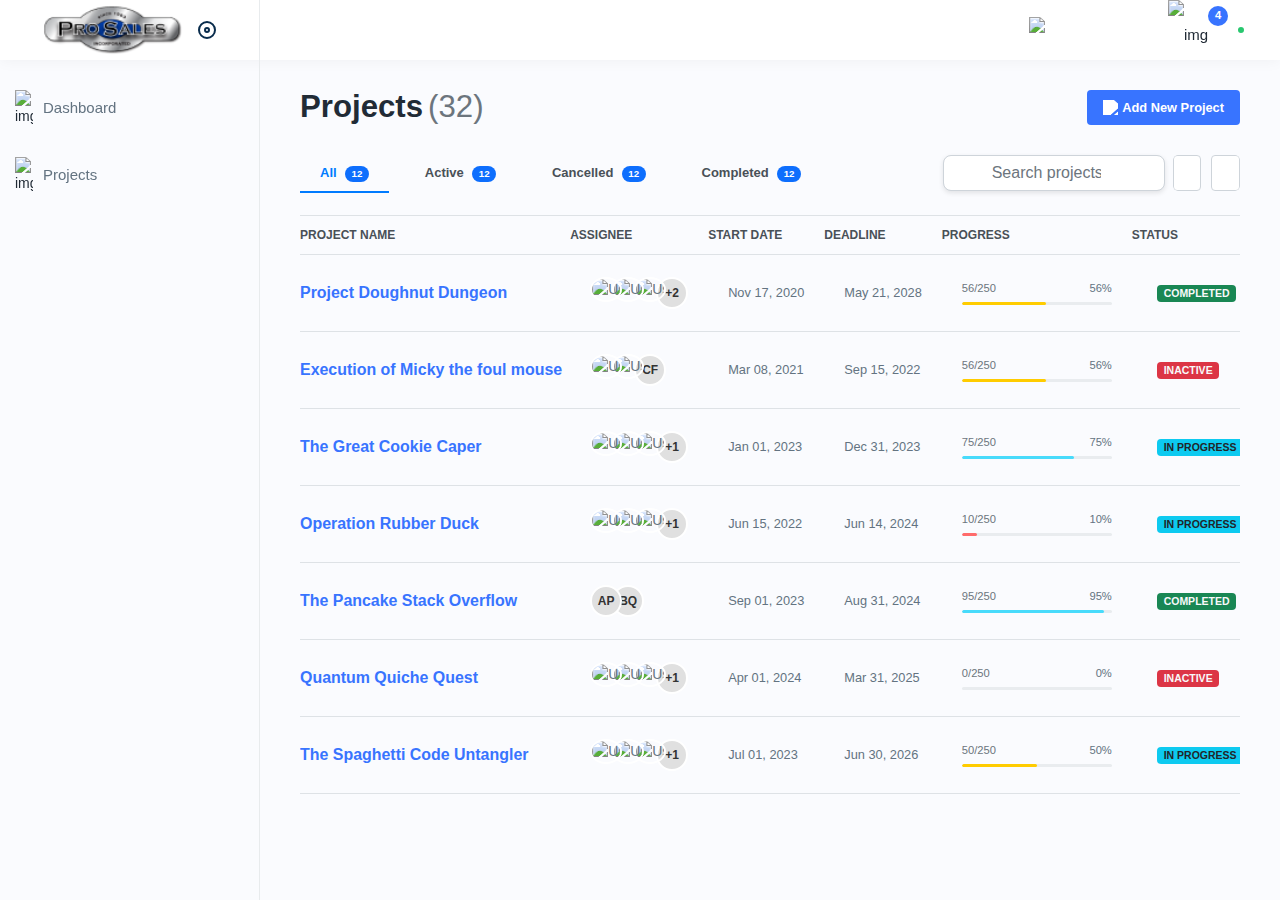
==== commit 1108d018: "changes" ====
--- a/projects.html
+++ b/projects.html
@@ -383,9 +383,12 @@
                         </li>
                         <li class="submenu">
                             <a href="javascript:void(0);"><img src="assets/img/icons/product.svg" alt="img"><span>
-                                    Product</span> <span class="menu-arrow"></span></a>
+                                    Projects</span> <span class="menu-arrow"></span></a>
                             <ul>
                                 <li><a href="projects.html" class="active">Projects</a></li>
+                            </ul>
+                            <ul>
+                                <li><a href="Tasks.html" >Tasks</a></li>
                             </ul>
                         </li>
                     </ul>
